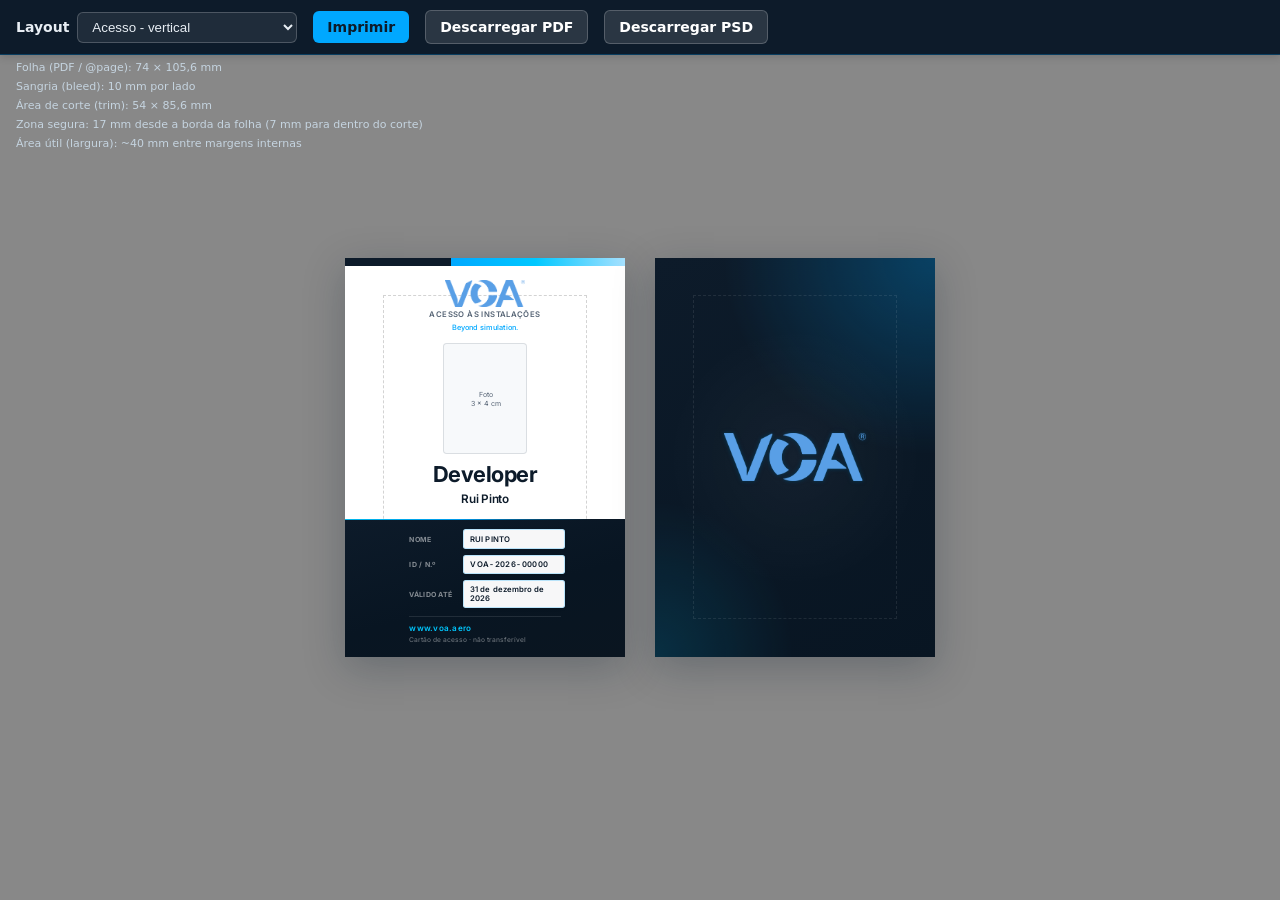
==== index.html @ b7014ee5 "Add access and visitor card templates, preview shell, PDF and PSD export tooling. - index.html selec" ====
<!DOCTYPE html>
<html lang="pt">
<head>
  <meta charset="utf-8" />
  <meta name="viewport" content="width=device-width, initial-scale=1" />
  <title>VOA.aero - Cartões (pré-visualização)</title>
  <style>
    :root {
      --bar-h: 52px;
      --navy: #0d1b2a;
      --accent: #00a8ff;
      /* Painel de medidas: abaixo do header, por cima do iframe, sem empurrar layout */
      --shell-specs-z: 100;
      --shell-header-z: 10000;
    }
    * { box-sizing: border-box; }
    body {
      margin: 0;
      font-family: system-ui, -apple-system, "Segoe UI", Roboto, sans-serif;
      font-size: 14px;
      background: #2a3441;
      color: #e8eef4;
    }
    .shell-header {
      position: fixed;
      top: 0;
      left: 0;
      right: 0;
      z-index: var(--shell-header-z);
      min-height: var(--bar-h);
      display: flex;
      align-items: center;
      flex-wrap: wrap;
      gap: 10px 16px;
      padding: 10px 16px;
      background: var(--navy);
      border-bottom: 1px solid rgba(0, 168, 255, 0.25);
      box-shadow: 0 2px 8px rgba(0, 0, 0, 0.15);
    }
    .shell-header label {
      display: inline-flex;
      align-items: center;
      gap: 8px;
      font-weight: 600;
    }
    .shell-header select {
      padding: 6px 10px;
      border-radius: 6px;
      border: 1px solid rgba(255, 255, 255, 0.2);
      background: rgba(255, 255, 255, 0.08);
      color: inherit;
      min-width: 220px;
    }
    .shell-header select option {
      background: var(--navy);
      color: #fff;
    }
    .shell-header button {
      padding: 8px 14px;
      border-radius: 6px;
      border: none;
      font: inherit;
      font-weight: 600;
      cursor: pointer;
      background: var(--accent);
      color: #0d1b2a;
    }
    .shell-header button:hover {
      filter: brightness(1.08);
    }
    .shell-header a.shell-pdf,
    .shell-header a.shell-psd {
      display: inline-flex;
      align-items: center;
      padding: 8px 14px;
      border-radius: 6px;
      font: inherit;
      font-weight: 600;
      text-decoration: none;
      color: #fff;
      background: rgba(255, 255, 255, 0.12);
      border: 1px solid rgba(255, 255, 255, 0.2);
    }
    .shell-header a.shell-pdf:hover,
    .shell-header a.shell-psd:hover {
      background: rgba(255, 255, 255, 0.18);
    }

    /* Texto das medidas sobreposto ao preview: sem fundo; cliques passam ao iframe */
    .shell-specs-panel {
      position: fixed;
      top: var(--bar-h);
      left: 0;
      right: 0;
      z-index: var(--shell-specs-z);
      padding: 8px 16px 10px;
      font-size: 11px;
      line-height: 1.45;
      color: #c5d4e0;
      pointer-events: none;
    }
    .shell-specs-row {
      display: block;
      margin: 0;
      padding: 0;
    }
    .shell-specs-row + .shell-specs-row {
      margin-top: 3px;
    }

    .shell-frame-wrap {
      padding-top: var(--bar-h);
      min-height: 100vh;
    }
    #preview-frame {
      position: relative;
      z-index: 0;
      width: 100%;
      height: calc(100vh - var(--bar-h));
      min-height: 480px;
      border: 0;
      display: block;
      background: #1a222c;
    }
    @media print {
      .shell-header,
      .shell-specs-panel {
        display: none !important;
      }
      .shell-frame-wrap { padding-top: 0; }
      #preview-frame { height: 100vh; min-height: 100vh; }
    }
  </style>
</head>
<body>
  <header
    class="shell-header"
    id="shell-header"
    role="toolbar"
    aria-label="Pré-visualização e exportação"
  >
    <label>
      Layout
      <select id="layout-pick" aria-label="Layout do cartão">
        <option value="vertical">Acesso - vertical</option>
        <option value="horizontal">Acesso - horizontal</option>
        <option value="visitor">Visitante</option>
      </select>
    </label>
    <button type="button" id="btn-print">Imprimir</button>
    <a class="shell-pdf" id="lnk-pdf" href="access-card-vertical-print.pdf" download>Descarregar PDF</a>
    <a
      class="shell-psd"
      id="lnk-psd"
      href="access-card-vertical-300dpi.psd"
      download
      title="Gere o ficheiro com: python export_cards_to_psd.py"
    >Descarregar PSD</a>
  </header>

  <section
    class="shell-specs-panel"
    id="shell-specs-panel"
    aria-label="Medidas de impressão do layout selecionado"
    role="region"
  ></section>

  <div class="shell-frame-wrap">
    <iframe
      id="preview-frame"
      title="Pré-visualização do cartão"
      src="access-card-vertical.html?embed=1"
    ></iframe>
  </div>
  <script>
    (function () {
      var SPEC_ROWS = {
        vertical: [
          "Folha (PDF / @page): 74 × 105,6 mm",
          "Sangria (bleed): 10 mm por lado",
          "Área de corte (trim): 54 × 85,6 mm",
          "Zona segura: 17 mm desde a borda da folha (7 mm para dentro do corte)",
          "Área útil (largura): ~40 mm entre margens internas",
        ],
        horizontal: [
          "Folha (PDF / @page): 105,6 × 74 mm",
          "Sangria (bleed): 10 mm por lado",
          "Área de corte (trim): 85,6 × 54 mm",
          "Zona segura: 17 mm desde a borda da folha (7 mm para dentro do corte)",
          "Área útil (largura): ~71,6 mm entre margens internas",
        ],
        visitor: [
          "Folha (PDF / @page): 105 × 75 mm (frente e verso)",
          "Sangria (bleed): 10 mm por lado",
          "Área de corte (trim): 85 × 55 mm (ISO)",
          "Zona segura: 17 mm desde a borda da folha (7 mm para dentro do corte)",
          "Área útil (aprox.): ~71 × 41 mm",
        ],
      };

      var ROUTES = {
        vertical: {
          html: "access-card-vertical.html?embed=1",
          pdf: "access-card-vertical-print.pdf",
          psd: "access-card-vertical-300dpi.psd",
        },
        horizontal: {
          html: "access-card-horizontal.html?embed=1",
          pdf: "access-card-horizontal-print.pdf",
          psd: "access-card-horizontal-300dpi.psd",
        },
        visitor: {
          html: "visitor-card.html?embed=1",
          pdf: "visitor-card-print.pdf",
          psd: "visitor-card-300dpi.psd",
        },
      };

      var specsPanel = document.getElementById("shell-specs-panel");
      var pick = document.getElementById("layout-pick");
      var frame = document.getElementById("preview-frame");
      var lnk = document.getElementById("lnk-pdf");
      var lnkPsd = document.getElementById("lnk-psd");
      var btnPrint = document.getElementById("btn-print");

      function renderSpecs(key) {
        var rows = SPEC_ROWS[key];
        specsPanel.textContent = "";
        for (var i = 0; i < rows.length; i++) {
          var row = document.createElement("p");
          row.className = "shell-specs-row";
          row.textContent = rows[i];
          specsPanel.appendChild(row);
        }
      }

      function applyQueryLayout() {
        var q = new URLSearchParams(window.location.search).get("layout");
        if (q && ROUTES[q]) pick.value = q;
      }

      function syncFromUi(pushHistory) {
        var key = pick.value;
        var r = ROUTES[key];
        frame.src = r.html;
        lnk.href = r.pdf;
        lnk.setAttribute("download", r.pdf);
        lnkPsd.href = r.psd;
        lnkPsd.setAttribute("download", r.psd);
        renderSpecs(key);
        if (pushHistory) {
          var url = new URL(window.location.href);
          url.searchParams.set("layout", key);
          window.history.replaceState({}, "", url);
        }
      }

      pick.addEventListener("change", function () {
        syncFromUi(true);
      });
      btnPrint.addEventListener("click", function () {
        try {
          frame.contentWindow.focus();
          frame.contentWindow.print();
        } catch (e) {
          window.alert("Não foi possível imprimir. Abra este index.html a partir da pasta dos cartões.");
        }
      });

      applyQueryLayout();
      syncFromUi(false);
    })();
  </script>
</body>
</html>
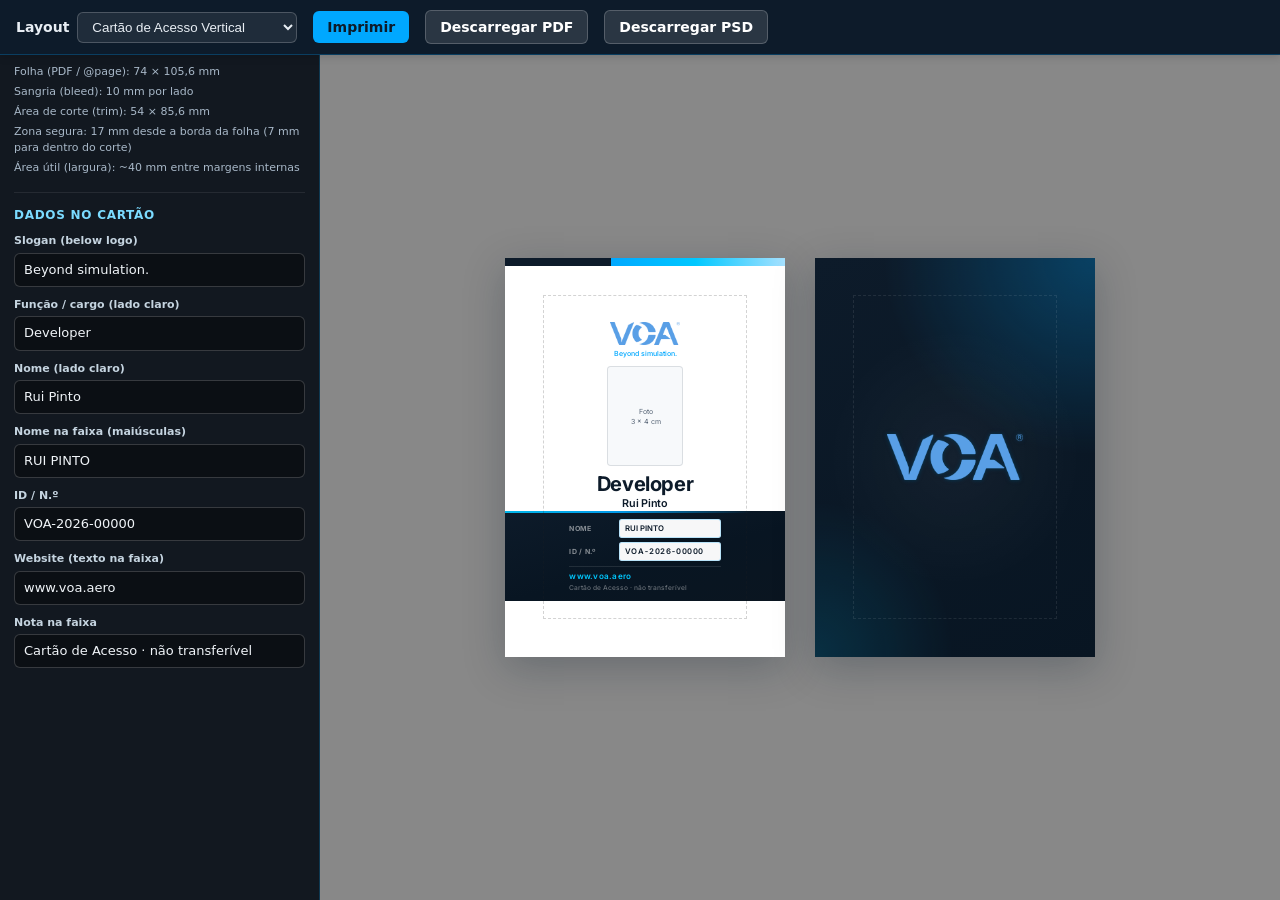
==== commit 2551d754: "Preview shell: editable fields, embed scripts; card layout and PDF updates - index: left dock with s" ====
--- a/index.html
+++ b/index.html
@@ -3,14 +3,13 @@
 <head>
   <meta charset="utf-8" />
   <meta name="viewport" content="width=device-width, initial-scale=1" />
-  <title>VOA.aero - Cartões (pré-visualização)</title>
+  <title>VOA - Cartões (pré-visualização)</title>
   <style>
     :root {
       --bar-h: 52px;
       --navy: #0d1b2a;
       --accent: #00a8ff;
-      /* Painel de medidas: abaixo do header, por cima do iframe, sem empurrar layout */
-      --shell-specs-z: 100;
+      --shell-specs-below-header-gap: 8px;
       --shell-header-z: 10000;
     }
     * { box-sizing: border-box; }
@@ -18,7 +17,7 @@
       margin: 0;
       font-family: system-ui, -apple-system, "Segoe UI", Roboto, sans-serif;
       font-size: 14px;
-      background: #2a3441;
+      background: #1a222c;
       color: #e8eef4;
     }
     .shell-header {
@@ -86,49 +85,126 @@
       background: rgba(255, 255, 255, 0.18);
     }
 
-    /* Texto das medidas sobreposto ao preview: sem fundo; cliques passam ao iframe */
-    .shell-specs-panel {
-      position: fixed;
-      top: var(--bar-h);
-      left: 0;
-      right: 0;
-      z-index: var(--shell-specs-z);
-      padding: 8px 16px 10px;
+    .shell-main {
+      display: flex;
+      flex-direction: row;
+      align-items: stretch;
+      min-height: 100vh;
+      padding-top: var(--bar-h);
+    }
+
+    .shell-left-dock {
+      width: min(320px, 100vw);
+      flex-shrink: 0;
+      background: rgba(18, 24, 32, 0.97);
+      border-right: 1px solid rgba(0, 168, 255, 0.22);
+      overflow-x: hidden;
+      overflow-y: auto;
+      padding: 12px 14px 20px;
+      font-size: 12px;
+      line-height: 1.4;
+    }
+
+    .shell-specs-block {
+      color: #a8b8c8;
       font-size: 11px;
       line-height: 1.45;
+      margin-bottom: 14px;
+      padding-bottom: 12px;
+      border-bottom: 1px solid rgba(255, 255, 255, 0.08);
+    }
+    .shell-specs-row {
+      margin: 0 0 4px;
+      padding: 0;
+    }
+
+    .shell-form-title {
+      font-size: 12px;
+      font-weight: 700;
+      text-transform: uppercase;
+      letter-spacing: 0.06em;
+      color: #7bdbff;
+      margin: 0 0 10px;
+    }
+    .shell-field {
+      margin-bottom: 10px;
+    }
+    .shell-field label {
+      display: block;
+      font-size: 11px;
+      font-weight: 600;
       color: #c5d4e0;
-      pointer-events: none;
-    }
-    .shell-specs-row {
+      margin-bottom: 4px;
+    }
+    .shell-field input,
+    .shell-field textarea {
+      width: 100%;
+      padding: 7px 9px;
+      border-radius: 6px;
+      border: 1px solid rgba(255, 255, 255, 0.18);
+      background: rgba(0, 0, 0, 0.35);
+      color: #f0f4f8;
+      font: inherit;
+      font-size: 13px;
+    }
+    .shell-field textarea {
+      min-height: 52px;
+      resize: vertical;
+    }
+    .shell-field input:focus,
+    .shell-field textarea:focus {
+      outline: none;
+      border-color: rgba(0, 168, 255, 0.55);
+      box-shadow: 0 0 0 2px rgba(0, 168, 255, 0.12);
+    }
+    .shell-form-panel[hidden] {
+      display: none !important;
+    }
+
+    .shell-frame-wrap {
+      flex: 1;
+      min-width: 0;
+      min-height: calc(100vh - var(--bar-h));
+      background: #1a222c;
+    }
+    #preview-frame {
       display: block;
-      margin: 0;
-      padding: 0;
-    }
-    .shell-specs-row + .shell-specs-row {
-      margin-top: 3px;
-    }
-
-    .shell-frame-wrap {
-      padding-top: var(--bar-h);
-      min-height: 100vh;
-    }
-    #preview-frame {
-      position: relative;
-      z-index: 0;
       width: 100%;
-      height: calc(100vh - var(--bar-h));
-      min-height: 480px;
+      height: 100%;
+      min-height: calc(100vh - var(--bar-h));
       border: 0;
-      display: block;
       background: #1a222c;
     }
+
+    @media screen and (max-width: 900px) {
+      .shell-main {
+        flex-direction: column;
+      }
+      .shell-left-dock {
+        width: 100%;
+        max-height: 42vh;
+        border-right: 0;
+        border-bottom: 1px solid rgba(0, 168, 255, 0.2);
+      }
+      #preview-frame {
+        min-height: 52vh;
+      }
+    }
+
     @media print {
       .shell-header,
-      .shell-specs-panel {
+      .shell-left-dock {
         display: none !important;
       }
-      .shell-frame-wrap { padding-top: 0; }
-      #preview-frame { height: 100vh; min-height: 100vh; }
+      .shell-main {
+        padding-top: 0;
+      }
+      .shell-frame-wrap {
+        min-height: 100vh;
+      }
+      #preview-frame {
+        min-height: 100vh;
+      }
     }
   </style>
 </head>
@@ -139,12 +215,12 @@
     role="toolbar"
     aria-label="Pré-visualização e exportação"
   >
-    <label>
+    <label for="layout-pick">
       Layout
-      <select id="layout-pick" aria-label="Layout do cartão">
-        <option value="vertical">Acesso - vertical</option>
-        <option value="horizontal">Acesso - horizontal</option>
-        <option value="visitor">Visitante</option>
+      <select id="layout-pick" name="layout" aria-label="Tipo de cartão">
+        <option value="vertical">Cartão de Acesso Vertical</option>
+        <option value="horizontal">Cartão de Acesso Horizontal</option>
+        <option value="visitor">Cartão de Visita</option>
       </select>
     </label>
     <button type="button" id="btn-print">Imprimir</button>
@@ -158,22 +234,88 @@
     >Descarregar PSD</a>
   </header>
 
-  <section
-    class="shell-specs-panel"
-    id="shell-specs-panel"
-    aria-label="Medidas de impressão do layout selecionado"
-    role="region"
-  ></section>
-
-  <div class="shell-frame-wrap">
-    <iframe
-      id="preview-frame"
-      title="Pré-visualização do cartão"
-      src="access-card-vertical.html?embed=1"
-    ></iframe>
+  <div class="shell-main">
+    <aside class="shell-left-dock" id="shell-left-dock" aria-label="Medidas e dados">
+      <div class="shell-specs-block" id="shell-specs-block" role="region" aria-label="Medidas do layout"></div>
+
+      <h2 class="shell-form-title">Dados no cartão</h2>
+
+      <div class="shell-form-panel" id="shell-form-access" hidden>
+        <div class="shell-field">
+      <label for="fld-brandSub">Slogan (below logo)</label>
+          <input type="text" id="fld-brandSub" name="brandSub" autocomplete="off" />
+        </div>
+        <div class="shell-field">
+          <label for="fld-role">Função / cargo (lado claro)</label>
+          <input type="text" id="fld-role" name="role" autocomplete="organization-title" />
+        </div>
+        <div class="shell-field">
+          <label for="fld-cardName">Nome (lado claro)</label>
+          <input type="text" id="fld-cardName" name="cardName" autocomplete="name" />
+        </div>
+        <div class="shell-field">
+          <label for="fld-bandUpperName">Nome na faixa (maiúsculas)</label>
+          <input type="text" id="fld-bandUpperName" name="bandUpperName" autocomplete="off" />
+        </div>
+        <div class="shell-field">
+          <label for="fld-idNumber">ID / N.º</label>
+          <input type="text" id="fld-idNumber" name="idNumber" autocomplete="off" />
+        </div>
+        <div class="shell-field">
+          <label for="fld-bandSite">Website (texto na faixa)</label>
+          <input type="text" id="fld-bandSite" name="bandSite" autocomplete="off" />
+        </div>
+        <div class="shell-field">
+          <label for="fld-bandMark">Nota na faixa</label>
+          <input type="text" id="fld-bandMark" name="bandMark" autocomplete="off" />
+        </div>
+      </div>
+
+      <div class="shell-form-panel" id="shell-form-visitor" hidden>
+        <div class="shell-field">
+          <label for="fld-visitorFront">Texto da frente</label>
+          <input type="text" id="fld-visitorFront" name="visitorFront" autocomplete="off" />
+        </div>
+        <div class="shell-field">
+          <label for="fld-backName">Nome</label>
+          <input type="text" id="fld-backName" name="backName" autocomplete="name" />
+        </div>
+        <div class="shell-field">
+          <label for="fld-backTitle">Cargo</label>
+          <input type="text" id="fld-backTitle" name="backTitle" autocomplete="organization-title" />
+        </div>
+        <div class="shell-field">
+          <label for="fld-email">Email</label>
+          <input type="email" id="fld-email" name="email" autocomplete="email" />
+        </div>
+        <div class="shell-field">
+          <label for="fld-phone">Telefone</label>
+          <input type="text" id="fld-phone" name="phone" autocomplete="tel" />
+        </div>
+        <div class="shell-field">
+          <label for="fld-address">Morada</label>
+          <textarea id="fld-address" name="address" rows="2" autocomplete="street-address"></textarea>
+        </div>
+        <div class="shell-field">
+          <label for="fld-webUrl">Website (URL ou domínio)</label>
+          <input type="text" id="fld-webUrl" name="webUrl" autocomplete="url" placeholder="https://www.voa.aero" />
+        </div>
+      </div>
+    </aside>
+
+    <div class="shell-frame-wrap">
+      <iframe
+        id="preview-frame"
+        title="Pré-visualização do cartão"
+        src="access-card-vertical.html?embed=1"
+      ></iframe>
+    </div>
   </div>
+
   <script>
     (function () {
+      var STORAGE_KEY = "voa-card-field-values";
+
       var SPEC_ROWS = {
         vertical: [
           "Folha (PDF / @page): 74 × 105,6 mm",
@@ -216,21 +358,199 @@
         },
       };
 
-      var specsPanel = document.getElementById("shell-specs-panel");
+      var DEFAULTS = {
+        access: {
+          brandSub: "Beyond simulation.",
+          role: "Developer",
+          cardName: "Rui Pinto",
+          bandUpperName: "RUI PINTO",
+          idNumber: "VOA-2026-00000",
+          bandSite: "www.voa.aero",
+          bandMark: "Cartão de Acesso · não transferível",
+        },
+        visitor: {
+          visitorFront: "Beyond simulation.",
+          backName: "Miguel Figueiredo",
+          backTitle: "CEO",
+          email: "miguel.figueiredo@voa.aero",
+          phone: "(+351) 227 662 812",
+          address: "R. Narciso Machado 142, 4475-250 Maia, Portugal",
+          webUrl: "https://www.voa.aero",
+        },
+      };
+
+      var specsBlock = document.getElementById("shell-specs-block");
       var pick = document.getElementById("layout-pick");
       var frame = document.getElementById("preview-frame");
       var lnk = document.getElementById("lnk-pdf");
       var lnkPsd = document.getElementById("lnk-psd");
       var btnPrint = document.getElementById("btn-print");
+      var formAccess = document.getElementById("shell-form-access");
+      var formVisitor = document.getElementById("shell-form-visitor");
+
+      var accessInputs = formAccess.querySelectorAll("input");
+      var visitorInputs = formVisitor.querySelectorAll("input, textarea");
+
+      function loadAllStored() {
+        try {
+          var raw = localStorage.getItem(STORAGE_KEY);
+          var o = raw ? JSON.parse(raw) : {};
+          return o && typeof o === "object" ? o : {};
+        } catch (e) {
+          return {};
+        }
+      }
+
+      function saveLayoutFields(layoutKey, fields) {
+        try {
+          var all = loadAllStored();
+          all[layoutKey] = fields;
+          localStorage.setItem(STORAGE_KEY, JSON.stringify(all));
+        } catch (e) {}
+      }
+
+      function getMergedAccess() {
+        var stored = loadAllStored();
+        var base = {};
+        for (var k in DEFAULTS.access) {
+          if (Object.prototype.hasOwnProperty.call(DEFAULTS.access, k)) {
+            base[k] = DEFAULTS.access[k];
+          }
+        }
+        var s = stored.access;
+        if (s && typeof s === "object") {
+          for (var key in s) {
+            if (Object.prototype.hasOwnProperty.call(s, key)) {
+              base[key] = s[key];
+            }
+          }
+        }
+        return base;
+      }
+
+      function saveAccessFields(fields) {
+        try {
+          var all = loadAllStored();
+          all.access = fields;
+          localStorage.setItem(STORAGE_KEY, JSON.stringify(all));
+        } catch (e) {}
+      }
+
+      function getMergedVisitor() {
+        var stored = loadAllStored();
+        var base = {};
+        for (var k in DEFAULTS.visitor) {
+          if (Object.prototype.hasOwnProperty.call(DEFAULTS.visitor, k)) {
+            base[k] = DEFAULTS.visitor[k];
+          }
+        }
+        var s = stored.visitor;
+        if (s && typeof s === "object") {
+          for (var key in s) {
+            if (Object.prototype.hasOwnProperty.call(s, key)) {
+              base[key] = s[key];
+            }
+          }
+        }
+        return base;
+      }
+
+      function formAccessToObject() {
+        return {
+          brandSub: document.getElementById("fld-brandSub").value,
+          role: document.getElementById("fld-role").value,
+          cardName: document.getElementById("fld-cardName").value,
+          bandUpperName: document.getElementById("fld-bandUpperName").value,
+          idNumber: document.getElementById("fld-idNumber").value,
+          bandSite: document.getElementById("fld-bandSite").value,
+          bandMark: document.getElementById("fld-bandMark").value,
+        };
+      }
+
+      function formVisitorToObject() {
+        return {
+          visitorFront: document.getElementById("fld-visitorFront").value,
+          backName: document.getElementById("fld-backName").value,
+          backTitle: document.getElementById("fld-backTitle").value,
+          email: document.getElementById("fld-email").value,
+          phone: document.getElementById("fld-phone").value,
+          address: document.getElementById("fld-address").value,
+          webUrl: document.getElementById("fld-webUrl").value,
+        };
+      }
+
+      function applyAccessToForm(obj) {
+        document.getElementById("fld-brandSub").value = obj.brandSub || "";
+        document.getElementById("fld-role").value = obj.role || "";
+        document.getElementById("fld-cardName").value = obj.cardName || "";
+        document.getElementById("fld-bandUpperName").value = obj.bandUpperName || "";
+        document.getElementById("fld-idNumber").value = obj.idNumber || "";
+        document.getElementById("fld-bandSite").value = obj.bandSite || "";
+        document.getElementById("fld-bandMark").value = obj.bandMark || "";
+      }
+
+      function applyVisitorToForm(obj) {
+        document.getElementById("fld-visitorFront").value = obj.visitorFront || "";
+        document.getElementById("fld-backName").value = obj.backName || "";
+        document.getElementById("fld-backTitle").value = obj.backTitle || "";
+        document.getElementById("fld-email").value = obj.email || "";
+        document.getElementById("fld-phone").value = obj.phone || "";
+        document.getElementById("fld-address").value = obj.address || "";
+        document.getElementById("fld-webUrl").value = obj.webUrl || "";
+      }
 
       function renderSpecs(key) {
         var rows = SPEC_ROWS[key];
-        specsPanel.textContent = "";
+        specsBlock.textContent = "";
         for (var i = 0; i < rows.length; i++) {
           var row = document.createElement("p");
           row.className = "shell-specs-row";
           row.textContent = rows[i];
-          specsPanel.appendChild(row);
+          specsBlock.appendChild(row);
+        }
+      }
+
+      function pushFieldsToFrame() {
+        var key = pick.value;
+        var fields;
+        if (key === "visitor") {
+          fields = formVisitorToObject();
+        } else {
+          fields = formAccessToObject();
+        }
+        try {
+          if (!frame.contentWindow) return;
+          frame.contentWindow.postMessage(
+            { source: "voa-card-shell", type: "fields-update", fields: fields },
+            "*"
+          );
+        } catch (e) {}
+      }
+
+      var debounceT = null;
+      function schedulePushAndSave() {
+        if (debounceT) clearTimeout(debounceT);
+        debounceT = setTimeout(function () {
+          debounceT = null;
+          var key = pick.value;
+          if (key === "visitor") {
+            saveLayoutFields("visitor", formVisitorToObject());
+          } else {
+            saveAccessFields(formAccessToObject());
+          }
+          pushFieldsToFrame();
+        }, 60);
+      }
+
+      function showFormForLayout(layoutKey) {
+        if (layoutKey === "visitor") {
+          formAccess.hidden = true;
+          formVisitor.hidden = false;
+          applyVisitorToForm(getMergedVisitor());
+        } else {
+          formAccess.hidden = false;
+          formVisitor.hidden = true;
+          applyAccessToForm(getMergedAccess());
         }
       }
 
@@ -242,6 +562,7 @@
       function syncFromUi(pushHistory) {
         var key = pick.value;
         var r = ROUTES[key];
+        showFormForLayout(key);
         frame.src = r.html;
         lnk.href = r.pdf;
         lnk.setAttribute("download", r.pdf);
@@ -258,6 +579,20 @@
       pick.addEventListener("change", function () {
         syncFromUi(true);
       });
+
+      frame.addEventListener("load", function () {
+        setTimeout(pushFieldsToFrame, 0);
+      });
+
+      accessInputs.forEach(function (el) {
+        el.addEventListener("input", schedulePushAndSave);
+        el.addEventListener("change", schedulePushAndSave);
+      });
+      visitorInputs.forEach(function (el) {
+        el.addEventListener("input", schedulePushAndSave);
+        el.addEventListener("change", schedulePushAndSave);
+      });
+
       btnPrint.addEventListener("click", function () {
         try {
           frame.contentWindow.focus();
@@ -268,7 +603,9 @@
       });
 
       applyQueryLayout();
+      showFormForLayout(pick.value);
       syncFromUi(false);
+      setTimeout(pushFieldsToFrame, 400);
     })();
   </script>
 </body>
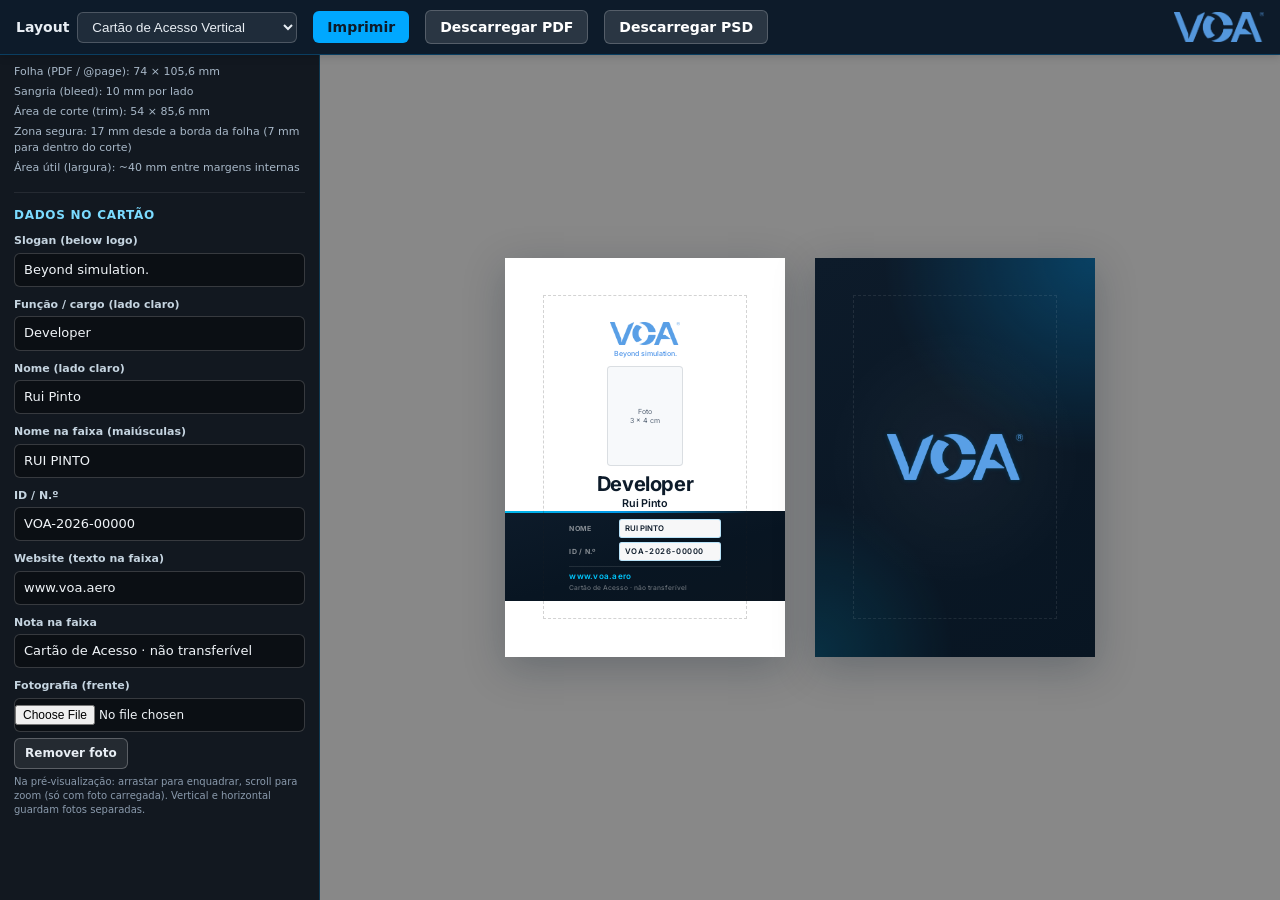
==== commit b221ecbf: "visitor-card: foto nos layouts, header VOA, sem barra superior nos acessos, margem verso visita; PDF" ====
--- a/index.html
+++ b/index.html
@@ -29,12 +29,37 @@
       min-height: var(--bar-h);
       display: flex;
       align-items: center;
+      justify-content: space-between;
       flex-wrap: wrap;
       gap: 10px 16px;
       padding: 10px 16px;
       background: var(--navy);
       border-bottom: 1px solid rgba(0, 168, 255, 0.25);
       box-shadow: 0 2px 8px rgba(0, 0, 0, 0.15);
+    }
+    .shell-header-tools {
+      display: flex;
+      align-items: center;
+      flex-wrap: wrap;
+      gap: 10px 16px;
+      min-width: 0;
+    }
+    .shell-header-brand {
+      flex-shrink: 0;
+      margin-left: auto;
+      line-height: 0;
+      opacity: 0.95;
+    }
+    .shell-header-brand:hover {
+      opacity: 1;
+    }
+    .shell-header-brand img {
+      display: block;
+      height: 30px;
+      width: auto;
+      max-width: 140px;
+      object-fit: contain;
+      object-position: right center;
     }
     .shell-header label {
       display: inline-flex;
@@ -157,6 +182,32 @@
       border-color: rgba(0, 168, 255, 0.55);
       box-shadow: 0 0 0 2px rgba(0, 168, 255, 0.12);
     }
+    .shell-field input[type="file"] {
+      padding: 6px 0;
+      font-size: 12px;
+      max-width: 100%;
+    }
+    .shell-field .shell-btn-secondary {
+      margin-top: 6px;
+      padding: 6px 10px;
+      border-radius: 6px;
+      border: 1px solid rgba(255, 255, 255, 0.25);
+      background: rgba(255, 255, 255, 0.08);
+      color: #e8eef4;
+      font: inherit;
+      font-size: 12px;
+      font-weight: 600;
+      cursor: pointer;
+    }
+    .shell-field .shell-btn-secondary:hover {
+      background: rgba(255, 255, 255, 0.14);
+    }
+    .shell-photo-hint {
+      margin: -4px 0 10px;
+      font-size: 10px;
+      line-height: 1.4;
+      color: #8a9aac;
+    }
     .shell-form-panel[hidden] {
       display: none !important;
     }
@@ -215,23 +266,34 @@
     role="toolbar"
     aria-label="Pré-visualização e exportação"
   >
-    <label for="layout-pick">
-      Layout
-      <select id="layout-pick" name="layout" aria-label="Tipo de cartão">
-        <option value="vertical">Cartão de Acesso Vertical</option>
-        <option value="horizontal">Cartão de Acesso Horizontal</option>
-        <option value="visitor">Cartão de Visita</option>
-      </select>
-    </label>
-    <button type="button" id="btn-print">Imprimir</button>
-    <a class="shell-pdf" id="lnk-pdf" href="access-card-vertical-print.pdf" download>Descarregar PDF</a>
+    <div class="shell-header-tools">
+      <label for="layout-pick">
+        Layout
+        <select id="layout-pick" name="layout" aria-label="Tipo de cartão">
+          <option value="vertical">Cartão de Acesso Vertical</option>
+          <option value="horizontal">Cartão de Acesso Horizontal</option>
+          <option value="visitor">Cartão de Visita</option>
+        </select>
+      </label>
+      <button type="button" id="btn-print">Imprimir</button>
+      <a class="shell-pdf" id="lnk-pdf" href="access-card-vertical-print.pdf" download>Descarregar PDF</a>
+      <a
+        class="shell-psd"
+        id="lnk-psd"
+        href="access-card-vertical-300dpi.psd"
+        download
+        title="Gere o ficheiro com: python export_cards_to_psd.py"
+      >Descarregar PSD</a>
+    </div>
     <a
-      class="shell-psd"
-      id="lnk-psd"
-      href="access-card-vertical-300dpi.psd"
-      download
-      title="Gere o ficheiro com: python export_cards_to_psd.py"
-    >Descarregar PSD</a>
+      class="shell-header-brand"
+      href="https://www.voa.aero"
+      target="_blank"
+      rel="noopener noreferrer"
+      aria-label="VOA — site"
+    >
+      <img src="logo.png" alt="VOA" width="160" height="40" decoding="async" />
+    </a>
   </header>
 
   <div class="shell-main">
@@ -269,6 +331,14 @@
           <label for="fld-bandMark">Nota na faixa</label>
           <input type="text" id="fld-bandMark" name="bandMark" autocomplete="off" />
         </div>
+        <div class="shell-field">
+          <label for="fld-access-photo">Fotografia (frente)</label>
+          <input type="file" id="fld-access-photo" name="accessPhoto" accept="image/*" />
+          <button type="button" class="shell-btn-secondary" id="btn-access-photo-clear">Remover foto</button>
+        </div>
+        <p class="shell-photo-hint" id="shell-access-photo-hint">
+          Na pré-visualização: arrastar para enquadrar, scroll para zoom (só com foto carregada). Vertical e horizontal guardam fotos separadas.
+        </p>
       </div>
 
       <div class="shell-form-panel" id="shell-form-visitor" hidden>
@@ -300,6 +370,14 @@
           <label for="fld-webUrl">Website (URL ou domínio)</label>
           <input type="text" id="fld-webUrl" name="webUrl" autocomplete="url" placeholder="https://www.voa.aero" />
         </div>
+        <div class="shell-field">
+          <label for="fld-visitor-photo">Fotografia (verso)</label>
+          <input type="file" id="fld-visitor-photo" name="visitorPhoto" accept="image/*" />
+          <button type="button" class="shell-btn-secondary" id="btn-visitor-photo-clear">Remover foto</button>
+        </div>
+        <p class="shell-photo-hint" id="shell-photo-hint">
+          Na pré-visualização: arrastar para enquadrar, scroll para zoom (só com foto carregada).
+        </p>
       </div>
     </aside>
 
@@ -388,8 +466,12 @@
       var formAccess = document.getElementById("shell-form-access");
       var formVisitor = document.getElementById("shell-form-visitor");
 
-      var accessInputs = formAccess.querySelectorAll("input");
-      var visitorInputs = formVisitor.querySelectorAll("input, textarea");
+      var accessInputs = formAccess.querySelectorAll("input:not([type=file])");
+      var visitorInputs = formVisitor.querySelectorAll("input:not([type=file]), textarea");
+      var visitorPhotoInput = document.getElementById("fld-visitor-photo");
+      var visitorPhotoClear = document.getElementById("btn-visitor-photo-clear");
+      var accessPhotoInput = document.getElementById("fld-access-photo");
+      var accessPhotoClear = document.getElementById("btn-access-photo-clear");
 
       function loadAllStored() {
         try {
@@ -453,6 +535,133 @@
           }
         }
         return base;
+      }
+
+      function getMergedVisitorPhoto() {
+        var stored = loadAllStored();
+        var p = stored.visitorPhoto;
+        var out = {
+          imageDataUrl: "",
+          panX: 0,
+          panY: 0,
+          zoom: 1,
+        };
+        if (p && typeof p === "object") {
+          if (p.imageDataUrl != null) out.imageDataUrl = String(p.imageDataUrl);
+          if (p.panX != null) out.panX = Number(p.panX) || 0;
+          if (p.panY != null) out.panY = Number(p.panY) || 0;
+          if (p.zoom != null) out.zoom = Number(p.zoom) || 1;
+        }
+        return out;
+      }
+
+      function saveVisitorPhotoState(state) {
+        try {
+          var all = loadAllStored();
+          all.visitorPhoto = state;
+          localStorage.setItem(STORAGE_KEY, JSON.stringify(all));
+        } catch (e) {}
+      }
+
+      function accessPhotoStorageKey(layoutKey) {
+        return layoutKey === "horizontal" ? "accessPhotoHorizontal" : "accessPhotoVertical";
+      }
+
+      function getAccessPhotoState(layoutKey) {
+        var stored = loadAllStored();
+        var p = stored[accessPhotoStorageKey(layoutKey)];
+        var out = {
+          imageDataUrl: "",
+          panX: 0,
+          panY: 0,
+          zoom: 1,
+        };
+        if (p && typeof p === "object") {
+          if (p.imageDataUrl != null) out.imageDataUrl = String(p.imageDataUrl);
+          if (p.panX != null) out.panX = Number(p.panX) || 0;
+          if (p.panY != null) out.panY = Number(p.panY) || 0;
+          if (p.zoom != null) out.zoom = Number(p.zoom) || 1;
+        }
+        return out;
+      }
+
+      function saveAccessPhotoState(layoutKey, state) {
+        try {
+          var all = loadAllStored();
+          all[accessPhotoStorageKey(layoutKey)] = state;
+          localStorage.setItem(STORAGE_KEY, JSON.stringify(all));
+        } catch (e) {}
+      }
+
+      function dataUrlFromFile(file, callback) {
+        var reader = new FileReader();
+        reader.onload = function () {
+          var result = reader.result;
+          if (typeof result !== "string") {
+            callback("");
+            return;
+          }
+          var img = new Image();
+          img.onload = function () {
+            var maxSide = 1200;
+            var w = img.naturalWidth;
+            var h = img.naturalHeight;
+            if (!w || !h) {
+              callback(result);
+              return;
+            }
+            var scale = Math.min(1, maxSide / Math.max(w, h));
+            var tw = Math.max(1, Math.round(w * scale));
+            var th = Math.max(1, Math.round(h * scale));
+            var canvas = document.createElement("canvas");
+            canvas.width = tw;
+            canvas.height = th;
+            var ctx = canvas.getContext("2d");
+            if (ctx) {
+              ctx.drawImage(img, 0, 0, tw, th);
+              try {
+                callback(canvas.toDataURL("image/jpeg", 0.9));
+                return;
+              } catch (err) {}
+            }
+            callback(result);
+          };
+          img.onerror = function () {
+            callback(result);
+          };
+          img.src = result;
+        };
+        reader.onerror = function () {
+          callback("");
+        };
+        reader.readAsDataURL(file);
+      }
+
+      function pushPhotoInit() {
+        var key = pick.value;
+        var p;
+        if (key === "visitor") {
+          p = getMergedVisitorPhoto();
+        } else if (key === "vertical" || key === "horizontal") {
+          p = getAccessPhotoState(key);
+        } else {
+          return;
+        }
+        try {
+          if (!frame.contentWindow) return;
+          frame.contentWindow.postMessage(
+            {
+              source: "voa-card-shell",
+              type: "photo-init",
+              layoutKey: key,
+              imageDataUrl: p.imageDataUrl || null,
+              panX: p.panX,
+              panY: p.panY,
+              zoom: p.zoom,
+            },
+            "*"
+          );
+        } catch (e) {}
       }
 
       function formAccessToObject() {
@@ -581,7 +790,100 @@
       });
 
       frame.addEventListener("load", function () {
-        setTimeout(pushFieldsToFrame, 0);
+        setTimeout(function () {
+          pushFieldsToFrame();
+          pushPhotoInit();
+        }, 0);
+      });
+
+      window.addEventListener("message", function (ev) {
+        var d = ev.data;
+        if (!d || d.source !== "voa-card-preview") return;
+        if (d.type !== "photo-update") return;
+        var lk = d.layoutKey;
+        if (lk === "visitor") {
+          var pv = getMergedVisitorPhoto();
+          saveVisitorPhotoState({
+            imageDataUrl: pv.imageDataUrl,
+            panX: d.panX != null ? d.panX : pv.panX,
+            panY: d.panY != null ? d.panY : pv.panY,
+            zoom: d.zoom != null ? d.zoom : pv.zoom,
+          });
+        } else if (lk === "vertical" || lk === "horizontal") {
+          var pa = getAccessPhotoState(lk);
+          saveAccessPhotoState(lk, {
+            imageDataUrl: pa.imageDataUrl,
+            panX: d.panX != null ? d.panX : pa.panX,
+            panY: d.panY != null ? d.panY : pa.panY,
+            zoom: d.zoom != null ? d.zoom : pa.zoom,
+          });
+        }
+      });
+
+      visitorPhotoInput.addEventListener("change", function (e) {
+        var f = e.target.files && e.target.files[0];
+        if (!f) return;
+        if (!/^image\//.test(f.type)) {
+          window.alert("Escolha um ficheiro de imagem.");
+          e.target.value = "";
+          return;
+        }
+        dataUrlFromFile(f, function (dataUrl) {
+          if (!dataUrl) return;
+          saveVisitorPhotoState({
+            imageDataUrl: dataUrl,
+            panX: 0,
+            panY: 0,
+            zoom: 1,
+          });
+          pushPhotoInit();
+        });
+      });
+
+      visitorPhotoClear.addEventListener("click", function () {
+        visitorPhotoInput.value = "";
+        saveVisitorPhotoState({
+          imageDataUrl: "",
+          panX: 0,
+          panY: 0,
+          zoom: 1,
+        });
+        pushPhotoInit();
+      });
+
+      accessPhotoInput.addEventListener("change", function (e) {
+        var f = e.target.files && e.target.files[0];
+        if (!f) return;
+        var lk = pick.value;
+        if (lk !== "vertical" && lk !== "horizontal") return;
+        if (!/^image\//.test(f.type)) {
+          window.alert("Escolha um ficheiro de imagem.");
+          e.target.value = "";
+          return;
+        }
+        dataUrlFromFile(f, function (dataUrl) {
+          if (!dataUrl) return;
+          saveAccessPhotoState(lk, {
+            imageDataUrl: dataUrl,
+            panX: 0,
+            panY: 0,
+            zoom: 1,
+          });
+          pushPhotoInit();
+        });
+      });
+
+      accessPhotoClear.addEventListener("click", function () {
+        var lk = pick.value;
+        if (lk !== "vertical" && lk !== "horizontal") return;
+        accessPhotoInput.value = "";
+        saveAccessPhotoState(lk, {
+          imageDataUrl: "",
+          panX: 0,
+          panY: 0,
+          zoom: 1,
+        });
+        pushPhotoInit();
       });
 
       accessInputs.forEach(function (el) {
@@ -605,7 +907,10 @@
       applyQueryLayout();
       showFormForLayout(pick.value);
       syncFromUi(false);
-      setTimeout(pushFieldsToFrame, 400);
+      setTimeout(function () {
+        pushFieldsToFrame();
+        pushPhotoInit();
+      }, 400);
     })();
   </script>
 </body>
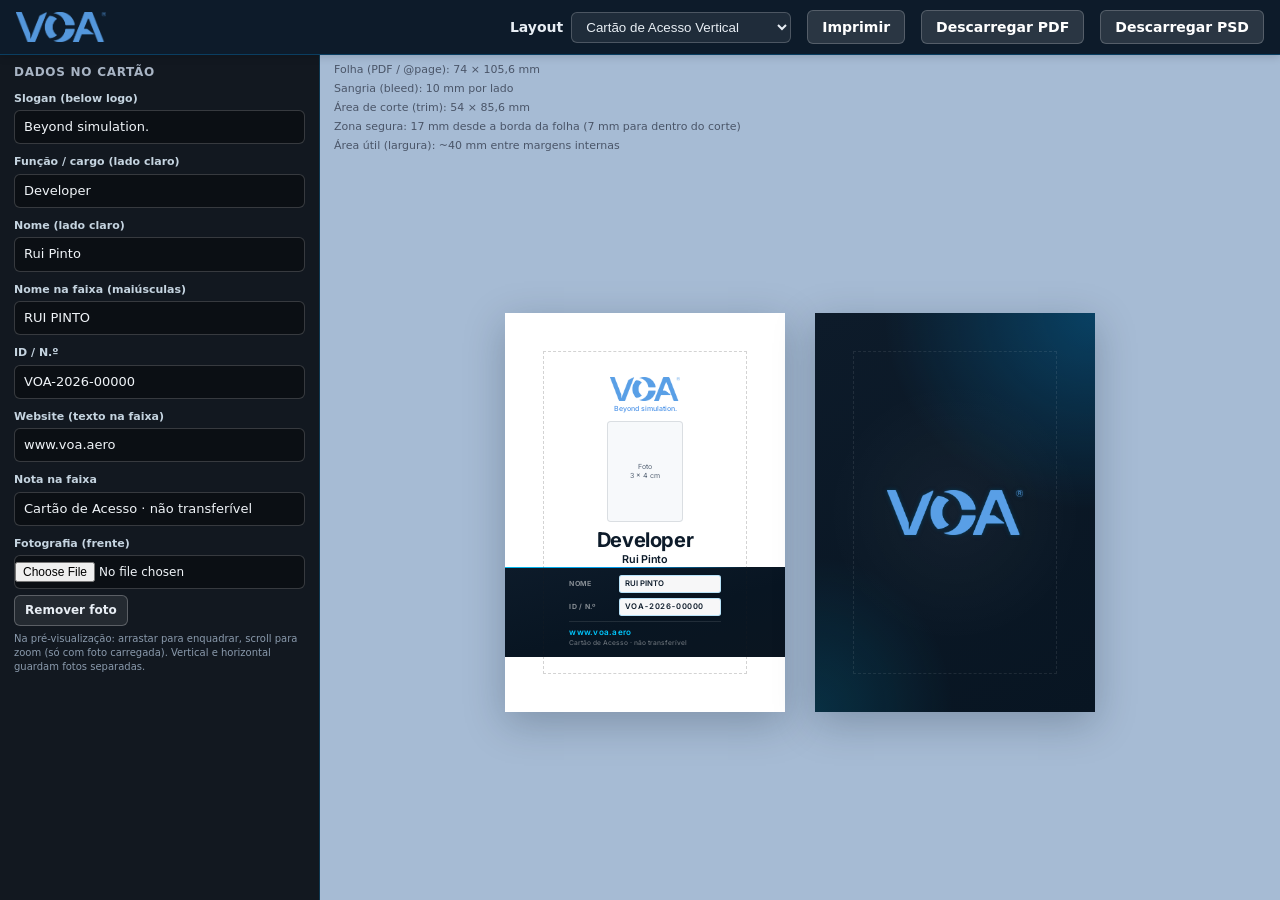
==== commit a65e23e3: "index shell: preview bg, specs over canvas, embed transparent; UI tweaks (title grey, Imprimir secon" ====
--- a/index.html
+++ b/index.html
@@ -9,8 +9,9 @@
       --bar-h: 52px;
       --navy: #0d1b2a;
       --accent: #00a8ff;
-      --shell-specs-below-header-gap: 8px;
       --shell-header-z: 10000;
+      /* Coluna da pré-visualização: azul-cinza claro, ligeiramente mais escuro que branco-de-neve */
+      --shell-preview-bg: #a6bbd4;
     }
     * { box-sizing: border-box; }
     body {
@@ -43,10 +44,11 @@
       flex-wrap: wrap;
       gap: 10px 16px;
       min-width: 0;
+      margin-left: auto;
+      justify-content: flex-end;
     }
     .shell-header-brand {
       flex-shrink: 0;
-      margin-left: auto;
       line-height: 0;
       opacity: 0.95;
     }
@@ -59,7 +61,7 @@
       width: auto;
       max-width: 140px;
       object-fit: contain;
-      object-position: right center;
+      object-position: left center;
     }
     .shell-header label {
       display: inline-flex;
@@ -79,21 +81,9 @@
       background: var(--navy);
       color: #fff;
     }
-    .shell-header button {
-      padding: 8px 14px;
-      border-radius: 6px;
-      border: none;
-      font: inherit;
-      font-weight: 600;
-      cursor: pointer;
-      background: var(--accent);
-      color: #0d1b2a;
-    }
-    .shell-header button:hover {
-      filter: brightness(1.08);
-    }
     .shell-header a.shell-pdf,
-    .shell-header a.shell-psd {
+    .shell-header a.shell-psd,
+    .shell-header button.shell-print {
       display: inline-flex;
       align-items: center;
       padding: 8px 14px;
@@ -105,8 +95,13 @@
       background: rgba(255, 255, 255, 0.12);
       border: 1px solid rgba(255, 255, 255, 0.2);
     }
+    .shell-header button.shell-print {
+      cursor: pointer;
+      font-family: inherit;
+    }
     .shell-header a.shell-pdf:hover,
-    .shell-header a.shell-psd:hover {
+    .shell-header a.shell-psd:hover,
+    .shell-header button.shell-print:hover {
       background: rgba(255, 255, 255, 0.18);
     }
 
@@ -130,17 +125,24 @@
       line-height: 1.4;
     }
 
+    .shell-specs-bar {
+      flex-shrink: 0;
+      padding: 10px 14px 9px;
+    }
     .shell-specs-block {
-      color: #a8b8c8;
       font-size: 11px;
       line-height: 1.45;
-      margin-bottom: 14px;
-      padding-bottom: 12px;
-      border-bottom: 1px solid rgba(255, 255, 255, 0.08);
+      margin: 0;
+      padding: 0;
+      border: 0;
+      color: #4a5568;
     }
     .shell-specs-row {
-      margin: 0 0 4px;
+      margin: 0 0 3px;
       padding: 0;
+    }
+    .shell-specs-row:last-child {
+      margin-bottom: 0;
     }
 
     .shell-form-title {
@@ -148,7 +150,7 @@
       font-weight: 700;
       text-transform: uppercase;
       letter-spacing: 0.06em;
-      color: #7bdbff;
+      color: #a8b4c4;
       margin: 0 0 10px;
     }
     .shell-field {
@@ -216,15 +218,18 @@
       flex: 1;
       min-width: 0;
       min-height: calc(100vh - var(--bar-h));
-      background: #1a222c;
+      background: var(--shell-preview-bg);
+      display: flex;
+      flex-direction: column;
     }
     #preview-frame {
       display: block;
+      flex: 1;
+      min-width: 0;
+      min-height: 0;
       width: 100%;
-      height: 100%;
-      min-height: calc(100vh - var(--bar-h));
       border: 0;
-      background: #1a222c;
+      background: transparent;
     }
 
     @media screen and (max-width: 900px) {
@@ -238,13 +243,15 @@
         border-bottom: 1px solid rgba(0, 168, 255, 0.2);
       }
       #preview-frame {
-        min-height: 52vh;
+        flex: 1;
+        min-height: 40vh;
       }
     }
 
     @media print {
       .shell-header,
-      .shell-left-dock {
+      .shell-left-dock,
+      .shell-specs-bar {
         display: none !important;
       }
       .shell-main {
@@ -266,6 +273,15 @@
     role="toolbar"
     aria-label="Pré-visualização e exportação"
   >
+    <a
+      class="shell-header-brand"
+      href="https://www.voa.aero"
+      target="_blank"
+      rel="noopener noreferrer"
+      aria-label="VOA — site"
+    >
+      <img src="logo.png" alt="VOA" width="160" height="40" decoding="async" />
+    </a>
     <div class="shell-header-tools">
       <label for="layout-pick">
         Layout
@@ -275,7 +291,7 @@
           <option value="visitor">Cartão de Visita</option>
         </select>
       </label>
-      <button type="button" id="btn-print">Imprimir</button>
+      <button type="button" id="btn-print" class="shell-print">Imprimir</button>
       <a class="shell-pdf" id="lnk-pdf" href="access-card-vertical-print.pdf" download>Descarregar PDF</a>
       <a
         class="shell-psd"
@@ -285,21 +301,10 @@
         title="Gere o ficheiro com: python export_cards_to_psd.py"
       >Descarregar PSD</a>
     </div>
-    <a
-      class="shell-header-brand"
-      href="https://www.voa.aero"
-      target="_blank"
-      rel="noopener noreferrer"
-      aria-label="VOA — site"
-    >
-      <img src="logo.png" alt="VOA" width="160" height="40" decoding="async" />
-    </a>
   </header>
 
   <div class="shell-main">
-    <aside class="shell-left-dock" id="shell-left-dock" aria-label="Medidas e dados">
-      <div class="shell-specs-block" id="shell-specs-block" role="region" aria-label="Medidas do layout"></div>
-
+    <aside class="shell-left-dock" id="shell-left-dock" aria-label="Dados do cartão">
       <h2 class="shell-form-title">Dados no cartão</h2>
 
       <div class="shell-form-panel" id="shell-form-access" hidden>
@@ -382,6 +387,14 @@
     </aside>
 
     <div class="shell-frame-wrap">
+      <div
+        class="shell-specs-bar"
+        id="shell-specs-bar"
+        role="region"
+        aria-label="Medidas do layout"
+      >
+        <div class="shell-specs-block" id="shell-specs-block"></div>
+      </div>
       <iframe
         id="preview-frame"
         title="Pré-visualização do cartão"
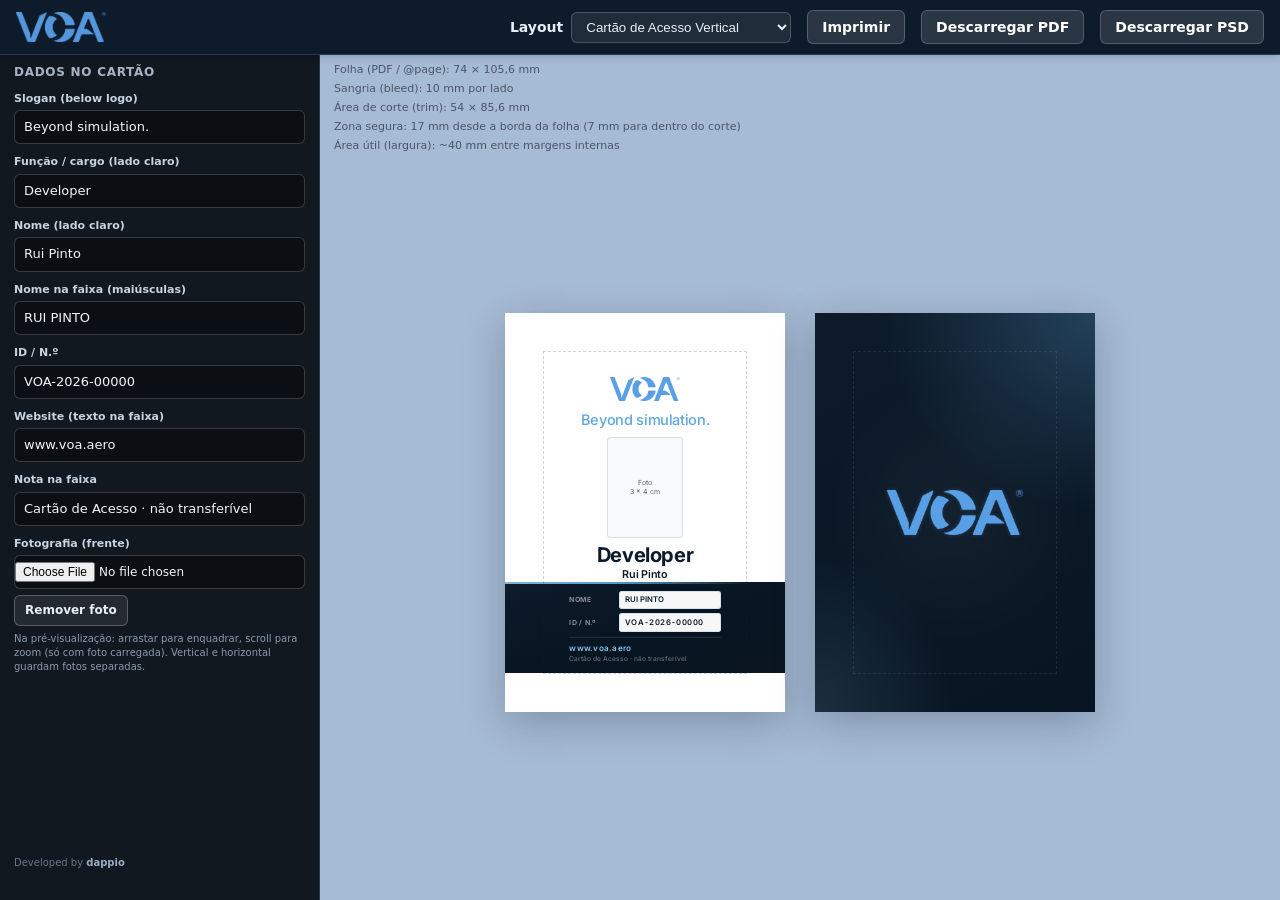
==== commit a7ea0158: "Brand #5FA8DC, wordmarks; visitor brand-block front; access tagline match visitor; sidebar dappio cr" ====
--- a/index.html
+++ b/index.html
@@ -8,7 +8,7 @@
     :root {
       --bar-h: 52px;
       --navy: #0d1b2a;
-      --accent: #00a8ff;
+      --accent: #5fa8dc;
       --shell-header-z: 10000;
       /* Coluna da pré-visualização: azul-cinza claro, ligeiramente mais escuro que branco-de-neve */
       --shell-preview-bg: #a6bbd4;
@@ -35,7 +35,7 @@
       gap: 10px 16px;
       padding: 10px 16px;
       background: var(--navy);
-      border-bottom: 1px solid rgba(0, 168, 255, 0.25);
+      border-bottom: 1px solid rgba(95, 168, 220, 0.25);
       box-shadow: 0 2px 8px rgba(0, 0, 0, 0.15);
     }
     .shell-header-tools {
@@ -117,12 +117,31 @@
       width: min(320px, 100vw);
       flex-shrink: 0;
       background: rgba(18, 24, 32, 0.97);
-      border-right: 1px solid rgba(0, 168, 255, 0.22);
+      border-right: 1px solid rgba(95, 168, 220, 0.22);
       overflow-x: hidden;
       overflow-y: auto;
       padding: 12px 14px 20px;
       font-size: 12px;
       line-height: 1.4;
+      display: flex;
+      flex-direction: column;
+      min-height: calc(100vh - var(--bar-h));
+    }
+    .shell-dock-credit {
+      margin-top: auto;
+      padding-top: 18px;
+      font-size: 10px;
+      line-height: 1.45;
+      color: #6a7685;
+    }
+    .shell-dock-credit a {
+      color: #9aaec4;
+      text-decoration: none;
+      font-weight: 600;
+    }
+    .shell-dock-credit a:hover {
+      color: #b8cce0;
+      text-decoration: underline;
     }
 
     .shell-specs-bar {
@@ -181,8 +200,8 @@
     .shell-field input:focus,
     .shell-field textarea:focus {
       outline: none;
-      border-color: rgba(0, 168, 255, 0.55);
-      box-shadow: 0 0 0 2px rgba(0, 168, 255, 0.12);
+      border-color: rgba(95, 168, 220, 0.55);
+      box-shadow: 0 0 0 2px rgba(95, 168, 220, 0.12);
     }
     .shell-field input[type="file"] {
       padding: 6px 0;
@@ -240,7 +259,7 @@
         width: 100%;
         max-height: 42vh;
         border-right: 0;
-        border-bottom: 1px solid rgba(0, 168, 255, 0.2);
+        border-bottom: 1px solid rgba(95, 168, 220, 0.2);
       }
       #preview-frame {
         flex: 1;
@@ -348,7 +367,7 @@
 
       <div class="shell-form-panel" id="shell-form-visitor" hidden>
         <div class="shell-field">
-          <label for="fld-visitorFront">Texto da frente</label>
+          <label for="fld-visitorFront">Slogan (below logo)</label>
           <input type="text" id="fld-visitorFront" name="visitorFront" autocomplete="off" />
         </div>
         <div class="shell-field">
@@ -384,6 +403,11 @@
           Na pré-visualização: arrastar para enquadrar, scroll para zoom (só com foto carregada).
         </p>
       </div>
+
+      <p class="shell-dock-credit">
+        Developed by
+        <a href="https://dappio.pt" target="_blank" rel="noopener noreferrer">dappio</a>
+      </p>
     </aside>
 
     <div class="shell-frame-wrap">
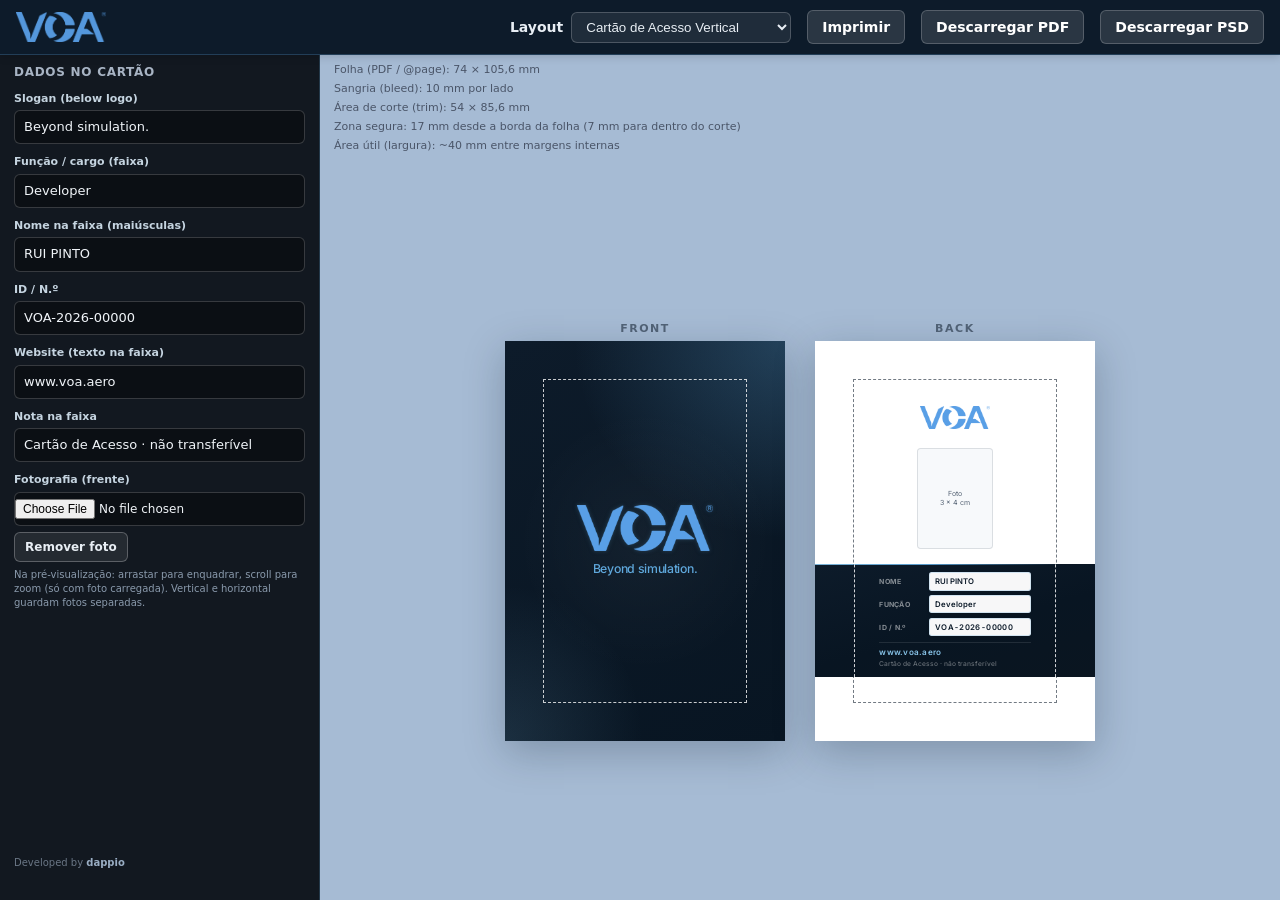
==== commit e6183330: "Access cards: layout fixes, trim contrast, faixa/photo spacing - Horizontal: fit dados in safe area " ====
--- a/index.html
+++ b/index.html
@@ -332,12 +332,8 @@
           <input type="text" id="fld-brandSub" name="brandSub" autocomplete="off" />
         </div>
         <div class="shell-field">
-          <label for="fld-role">Função / cargo (lado claro)</label>
+          <label for="fld-role">Função / cargo (faixa)</label>
           <input type="text" id="fld-role" name="role" autocomplete="organization-title" />
-        </div>
-        <div class="shell-field">
-          <label for="fld-cardName">Nome (lado claro)</label>
-          <input type="text" id="fld-cardName" name="cardName" autocomplete="name" />
         </div>
         <div class="shell-field">
           <label for="fld-bandUpperName">Nome na faixa (maiúsculas)</label>
@@ -477,7 +473,6 @@
         access: {
           brandSub: "Beyond simulation.",
           role: "Developer",
-          cardName: "Rui Pinto",
           bandUpperName: "RUI PINTO",
           idNumber: "VOA-2026-00000",
           bandSite: "www.voa.aero",
@@ -705,7 +700,6 @@
         return {
           brandSub: document.getElementById("fld-brandSub").value,
           role: document.getElementById("fld-role").value,
-          cardName: document.getElementById("fld-cardName").value,
           bandUpperName: document.getElementById("fld-bandUpperName").value,
           idNumber: document.getElementById("fld-idNumber").value,
           bandSite: document.getElementById("fld-bandSite").value,
@@ -728,7 +722,6 @@
       function applyAccessToForm(obj) {
         document.getElementById("fld-brandSub").value = obj.brandSub || "";
         document.getElementById("fld-role").value = obj.role || "";
-        document.getElementById("fld-cardName").value = obj.cardName || "";
         document.getElementById("fld-bandUpperName").value = obj.bandUpperName || "";
         document.getElementById("fld-idNumber").value = obj.idNumber || "";
         document.getElementById("fld-bandSite").value = obj.bandSite || "";
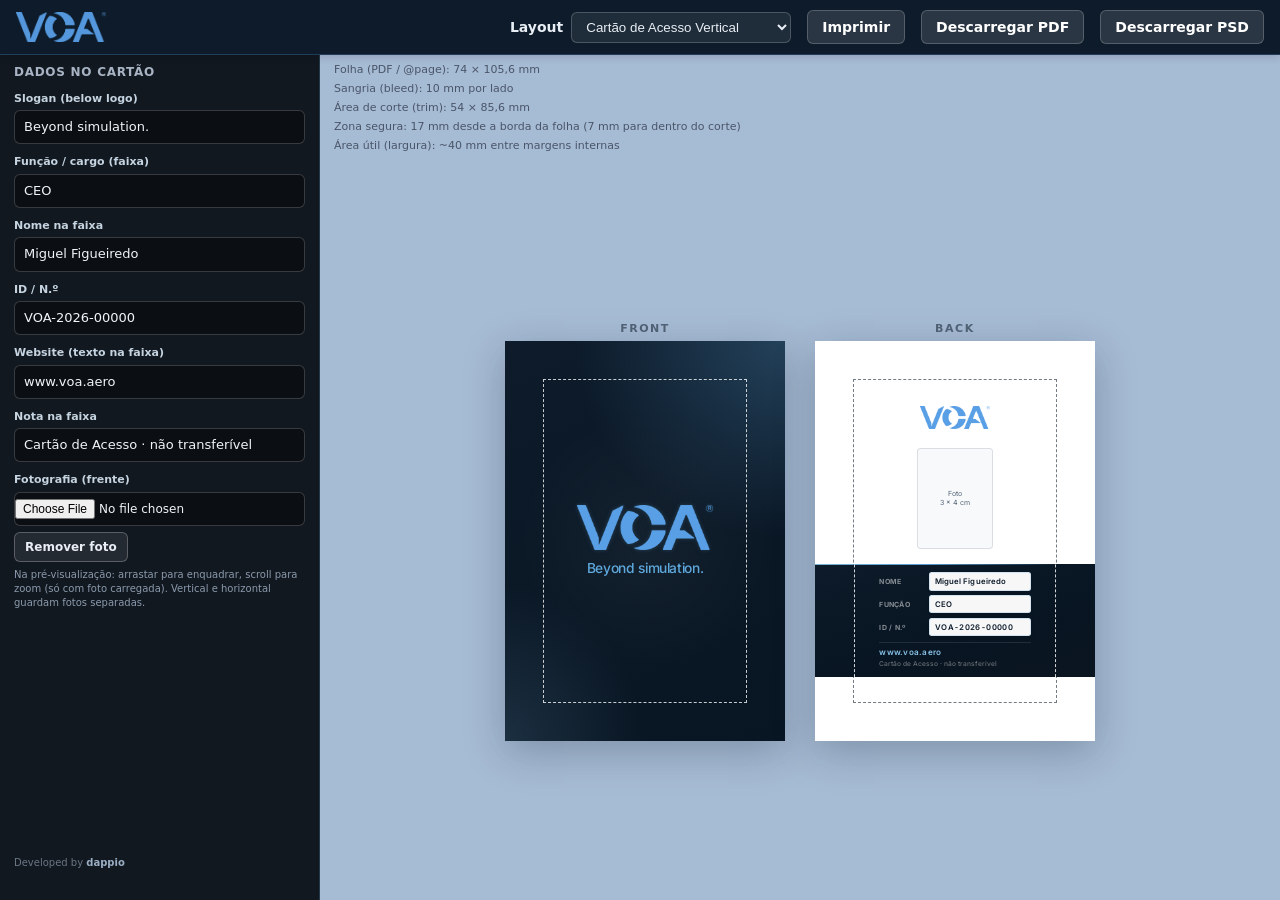
==== commit 6f2d01a7: "Defaults: Miguel Figueiredo + CEO on access cards; migrate old localStorage - HTML + index defaults " ====
--- a/index.html
+++ b/index.html
@@ -336,7 +336,7 @@
           <input type="text" id="fld-role" name="role" autocomplete="organization-title" />
         </div>
         <div class="shell-field">
-          <label for="fld-bandUpperName">Nome na faixa (maiúsculas)</label>
+          <label for="fld-bandUpperName">Nome na faixa</label>
           <input type="text" id="fld-bandUpperName" name="bandUpperName" autocomplete="off" />
         </div>
         <div class="shell-field">
@@ -472,8 +472,8 @@
       var DEFAULTS = {
         access: {
           brandSub: "Beyond simulation.",
-          role: "Developer",
-          bandUpperName: "RUI PINTO",
+          role: "CEO",
+          bandUpperName: "Miguel Figueiredo",
           idNumber: "VOA-2026-00000",
           bandSite: "www.voa.aero",
           bandMark: "Cartão de Acesso · não transferível",
@@ -505,11 +505,34 @@
       var accessPhotoInput = document.getElementById("fld-access-photo");
       var accessPhotoClear = document.getElementById("btn-access-photo-clear");
 
+      function migrateAccessLegacyInStore(all) {
+        if (!all || typeof all !== "object") return;
+        var a = all.access;
+        if (!a || typeof a !== "object") return;
+        var dirty = false;
+        if (String(a.role || "").trim() === "Developer") {
+          a.role = DEFAULTS.access.role;
+          dirty = true;
+        }
+        var n = String(a.bandUpperName || "").trim();
+        if (/^rui pinto$/i.test(n)) {
+          a.bandUpperName = DEFAULTS.access.bandUpperName;
+          dirty = true;
+        }
+        if (dirty) {
+          try {
+            localStorage.setItem(STORAGE_KEY, JSON.stringify(all));
+          } catch (e) {}
+        }
+      }
+
       function loadAllStored() {
         try {
           var raw = localStorage.getItem(STORAGE_KEY);
           var o = raw ? JSON.parse(raw) : {};
-          return o && typeof o === "object" ? o : {};
+          if (!o || typeof o !== "object") o = {};
+          migrateAccessLegacyInStore(o);
+          return o;
         } catch (e) {
           return {};
         }
